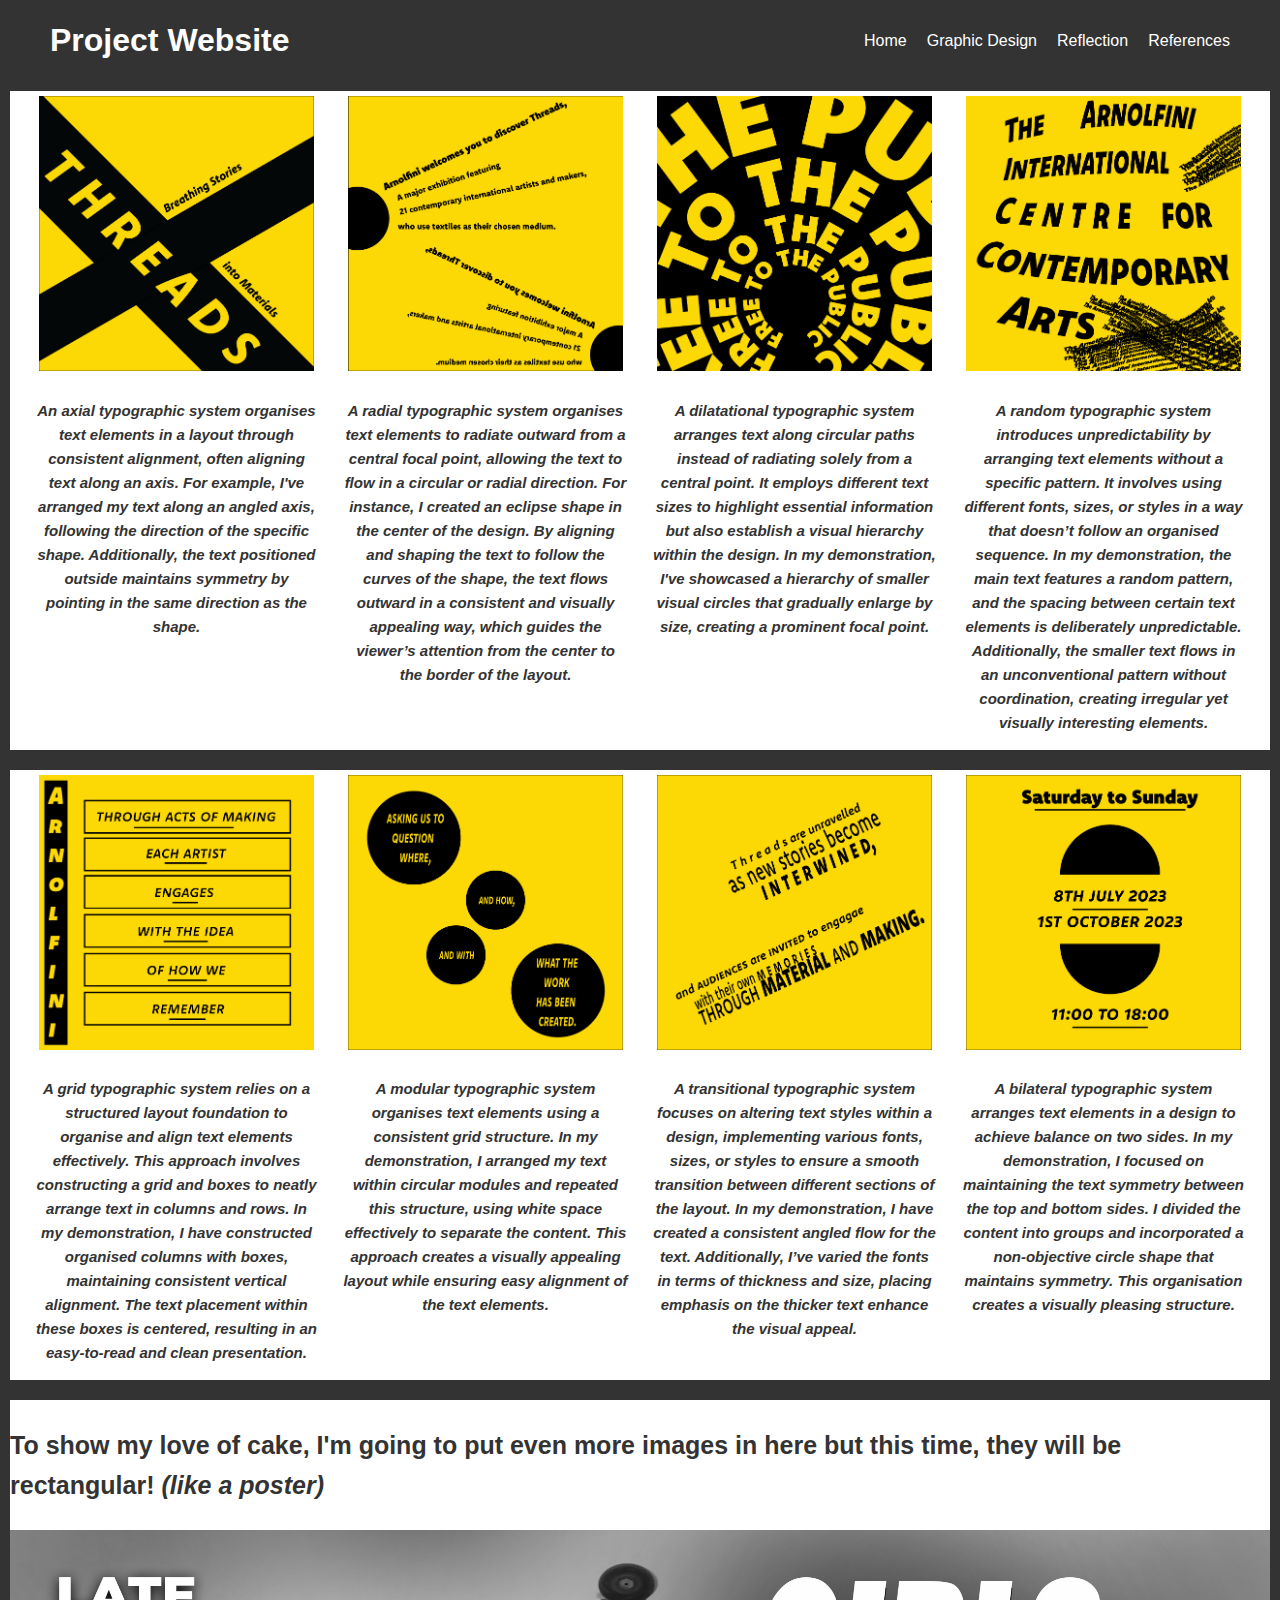
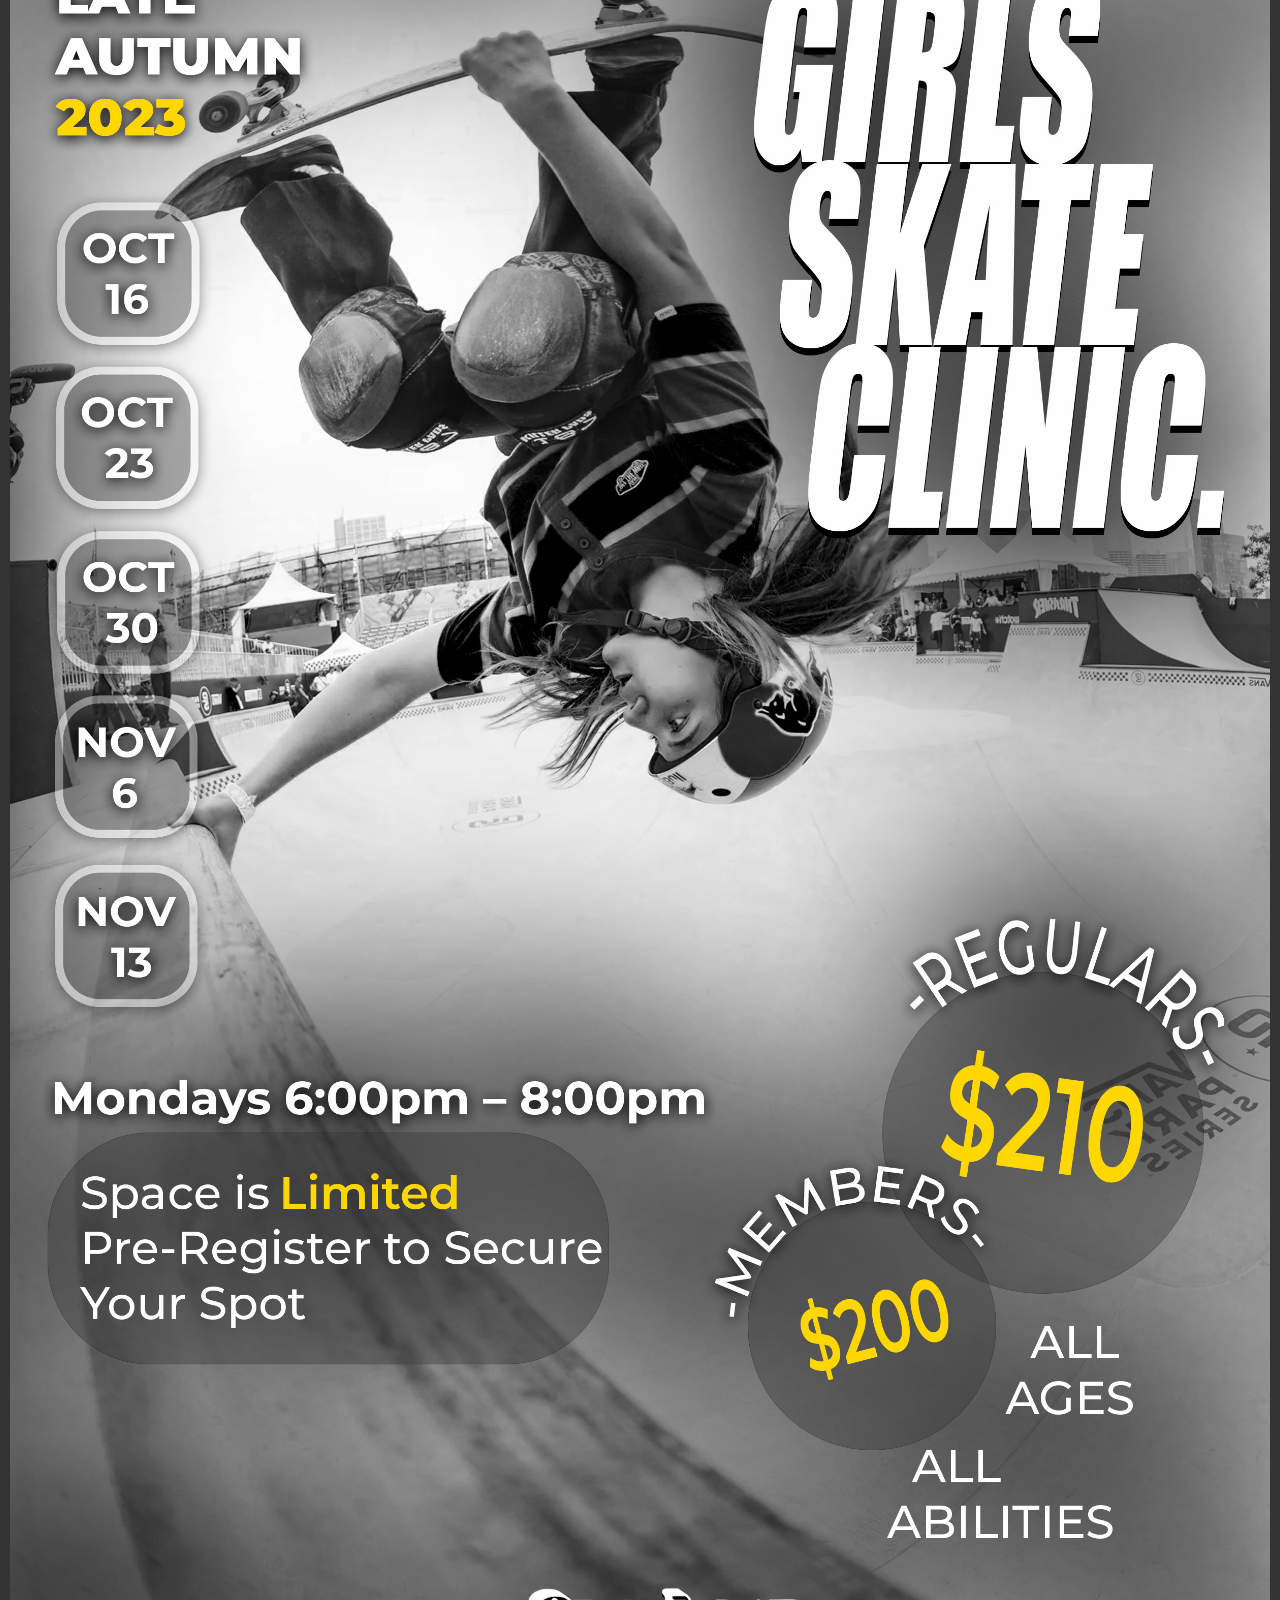
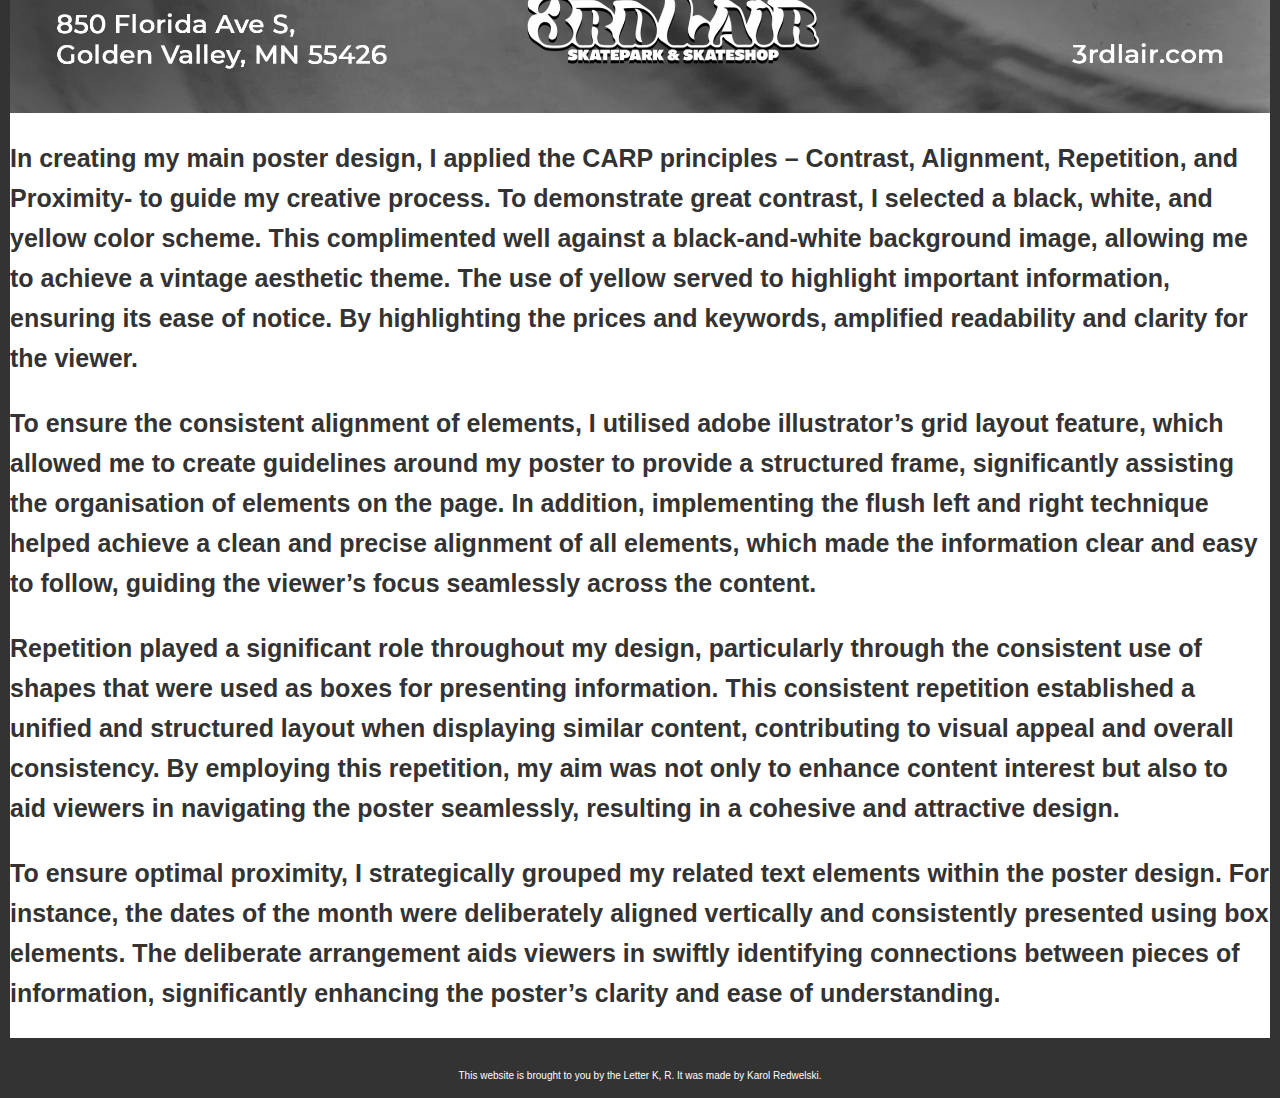
==== graphic.html @ 13902859 "Initial commit" ====
<!DOCTYPE html>
<html lang="en">
<head>
    <meta charset="UTF-8">
    <meta name="viewport" content="width=device-width, initial-scale=1.0">
    <link rel="stylesheet" href="styles.css">
    <title>Karol Redwelski GWDS</title>
</head>
<body>

    <!-- Sticky Nav -->

    <header class="sticky-header">
        <div class="header-content">
          <h1>Project Website</h1>
          <nav>
            <ul>
              <li><a href="index.html">Home</a></li>
              <li><a href="graphic.html">Graphic Design</a></li>
              <li><a href="reflection.html">Reflection</a></li>
              <li><a href="References.txt">References</a></li>
            </ul>
          </nav>
        </div>
      </header>

      <main>

    <!-- Typography -->

        <section class="section-one">
            <div class="container">

                <div class="typography-group">
                    <img class="typo-item" src="Images/Axial.png" alt="a photo of a cupcake">

                    <p class="typo-text caption">An axial typographic system organises text elements in a layout through consistent alignment, often aligning text along an axis. For example, I've arranged my text along an angled axis, following the direction of the specific shape. Additionally, the text positioned outside maintains symmetry by pointing in the same direction as the shape.</p>

                </div>

                <div class="typography-group">

                    <img class="typo-item" src="Images/Radial.png" alt="a photo of an oreo ice cream cake">


                    <p class="typo-text caption">A radial typographic system organises text elements to radiate outward from a central focal point, allowing the text to flow in a circular or radial direction. For instance, I created an eclipse shape in the center of the design. By aligning and shaping the text to follow the curves of the shape, the text flows outward in a consistent and visually appealing way, which guides the viewer’s attention from the center to the border of the layout. 
                    </p>

                </div>

                <div class="typography-group">

                    <img class="typo-item" src="Images/Dilatational.png" alt="a photo of a rainbow cake">

                    <p class="typo-text caption">A dilatational typographic system arranges text along circular paths instead of radiating solely from a central point. It employs different text sizes to highlight essential information but also establish a visual hierarchy within the design. In my demonstration, I've showcased a hierarchy of smaller visual circles that gradually enlarge by size, creating a prominent focal point. </p>

                </div>

                <div class="typography-group">
                    <img class="typo-item" src="Images/Random.png" alt="a photo of a donut">


                    <p class="typo-text caption">A random typographic system introduces unpredictability by arranging text elements without a specific pattern. It involves using different fonts, sizes, or styles in a way that doesn’t follow an organised sequence. In my demonstration, the main text features a random pattern, and the spacing between certain text elements is deliberately unpredictable. Additionally, the smaller text flows in an unconventional pattern without coordination, creating irregular yet visually interesting elements.</p>
                
                       
                </div>
            </div>
        </section>

        <section class="section-one">
            <div class="container">

                <div class="typography-group">
                    <img class="typo-item" src="Images/Grid.png" alt="a photo of a cupcake">

                    <p class="typo-text caption">A grid typographic system relies on a structured layout foundation to organise and align text elements effectively. This approach involves constructing a grid and boxes to neatly arrange text in columns and rows. In my demonstration, I have constructed organised columns with boxes, maintaining consistent vertical alignment. The text placement within these boxes is centered, resulting in an easy-to-read and clean presentation.</p>

                </div>

                <div class="typography-group">

                    <img class="typo-item" src="Images/Modular.png" alt="a photo of an oreo ice cream cake">


                    <p class="typo-text caption">
                        A modular typographic system organises text elements using a consistent grid structure. In my demonstration, I arranged my text within circular modules and repeated this structure, using white space effectively to separate the content. This approach creates a visually appealing layout while ensuring easy alignment of the text elements. 
                        
                    </p>

                </div>

                <div class="typography-group">

                    <img class="typo-item" src="Images/Transitional.png" alt="a photo of a rainbow cake">

                    <p class="typo-text caption">A transitional typographic system focuses on altering text styles within a design, implementing various fonts, sizes, or styles to ensure a smooth transition between different sections of the layout. In my demonstration, I have created a consistent angled flow for the text. Additionally, I’ve varied the fonts in terms of thickness and size, placing emphasis on the thicker text enhance the visual appeal.  </p>

                </div>

                <div class="typography-group">
                    <img class="typo-item" src="Images/bilateral.png" alt="a photo of a donut">


                    <p class="typo-text caption">A bilateral typographic system arranges text elements in a design to achieve balance on two sides. In my demonstration, I focused on maintaining the text symmetry between the top and bottom sides. I divided the content into groups and incorporated a non-objective circle shape that maintains symmetry. This organisation creates a visually pleasing structure.</p>
                
                       
                </div>
            </div>
        </section>

    <!-- Poster -->

        <section class="section-one">



            <p class="typo-text dark center">To show my love of cake, I'm going to put even more images in here but this time,
                they will be rectangular! <em>(like a poster)</em> </p>

            <div class="container-poster">
                <img class="typo-poster-item" src="Images\Poster Design 1 vintage.jpg " alt="a photo of a cupcake">

            </div>

            <p class="typo-text dark center">In creating my main poster design, I applied the CARP principles – Contrast, Alignment, Repetition, and Proximity- to guide my creative process. To demonstrate great contrast, I selected a black, white, and yellow color scheme. This complimented well against a black-and-white background image, allowing me to achieve a vintage aesthetic theme. The use of yellow served to highlight important information, ensuring its ease of notice. By highlighting the prices and keywords, amplified readability and clarity for the viewer.
                
                


                </p>
                <p class="typo-text dark center">
                    To ensure the consistent alignment of elements, I utilised adobe illustrator’s grid layout feature, which allowed me to create guidelines around my poster to provide a structured frame, significantly assisting the organisation of elements on the page. In addition, implementing the flush left and right technique helped achieve a clean and precise alignment of all elements, which made the information clear and easy to follow, guiding the viewer’s focus seamlessly across the content. 
                    
                    </p>
            
                    <p class="typo-text dark center"> Repetition played a significant role throughout my design, particularly through the consistent use of shapes that were used as boxes for presenting information. This consistent repetition established a unified and structured layout when displaying similar content, contributing to visual appeal and overall consistency. By employing this repetition, my aim was not only to enhance content interest but also to aid viewers in navigating the poster seamlessly, resulting in a cohesive and attractive design.

                        <p class="typo-text dark center"> To ensure optimal proximity, I strategically grouped my related text elements within the poster design. For instance, the dates of the month were deliberately aligned vertically and consistently presented using box elements. The deliberate arrangement aids viewers in swiftly identifying connections between pieces of information, significantly enhancing the poster’s clarity and ease of understanding.

        </section>
      </main>

    <footer>
        <p>This website is brought to you by the Letter K, R. It was made by Karol Redwelski.</p>
    </footer>
    
</body>
</html>
---- styles.css ----
/* Reset default margin and padding */
body, h1, h2, h3, ul {
    margin: 0;
    padding: 0;
  }
  
  /* Apply some basic styles */
  body {
    font-family: Arial, sans-serif;
    line-height: 1.6;
  }
  
  .sticky-header {
    position: sticky;
    top: 0;
    background-color: #333;
    color: #fff;
    padding: 15px 0;
    z-index: 1000;
  }
  
  .header-content {
    display: flex;
    justify-content: space-between;
    align-items: center;
    max-width: 2000px;
    margin: 0 auto;
    padding: 0 50px;
  }
  
  h1 {
    margin: 0;
  }
  
  nav ul {
    list-style: none;
    display: flex;
  }
  
  nav ul li {
    margin-right: 20px;
  }
  
  nav ul li:last-child {
    margin-right: 0;
  }
  
  nav ul li a {
    color: #fff;
    text-decoration: none;
  }

  nav ul li a:hover {
    background-color: #333;
    color: #fff;
    text-decoration:underline
  }

  .image-grid {
    display: grid;
    grid-template-columns: repeat(2, 1fr);
    gap: 20px;
    padding: 20px;
  }
  
  .image-container {
    display: flex;
    flex-direction: column;
  }
  
  .image-box {
    margin-bottom: 20px;
    text-align: center;
  }
  
  .image-box img {
    width: 100%;
    height: auto;
  }

  .imageheader-text {
    font-family: Verdana, Geneva, Tahoma, sans-serif;
    color: #333;
    font-weight: bold;
  }
  
  .text-box {
    background-color: #f4f4f4;
    padding: 10px;
    text-align: center;
  }
  
  .text-box h2 {
    margin-bottom: 10px;
  }

  .typo-text {
    font-family: Verdana, Geneva, Tahoma, sans-serif;
    text-align: left;
    color: #333;
    font-size: 25px;
    font-weight: bold;
}

.type-text {
  font-family: Verdana, Geneva, Tahoma, sans-serif;
  text-align: left;
  color: #333;
  font-size: 15px;
  font-weight: bold;
}

.section-one {
    border: 10px solid #333;
}

.caption {
    font-size: 15px;
    font-style: italic;
    text-align: center;
}

.container {
  display:flex;
  justify-content: space-evenly;
  flex-wrap: wrap;
}

.container-poster {
  display:flex;
  flex-direction: column;
}

.typo-item {
    width: 275px;
    height: 275px;
    padding: 5px;

}

.typography-group {
    width: 285px;
}


.section-five {
  background-color: white;
  height: 1400px;

}

.mediacontent {
  font-family: Verdana, Geneva, Tahoma, sans-serif;
  color: rgb(19, 19, 19);
  font-size: 20px;
}

footer {
  background-color: #333;
  height: 30px;
  text-align: center;
  font-family: 'Segoe UI', Tahoma, Geneva,
  Verdana, sans-serif;
  font-size: x-small;
  color: white;
  padding: 10px 0px;
}
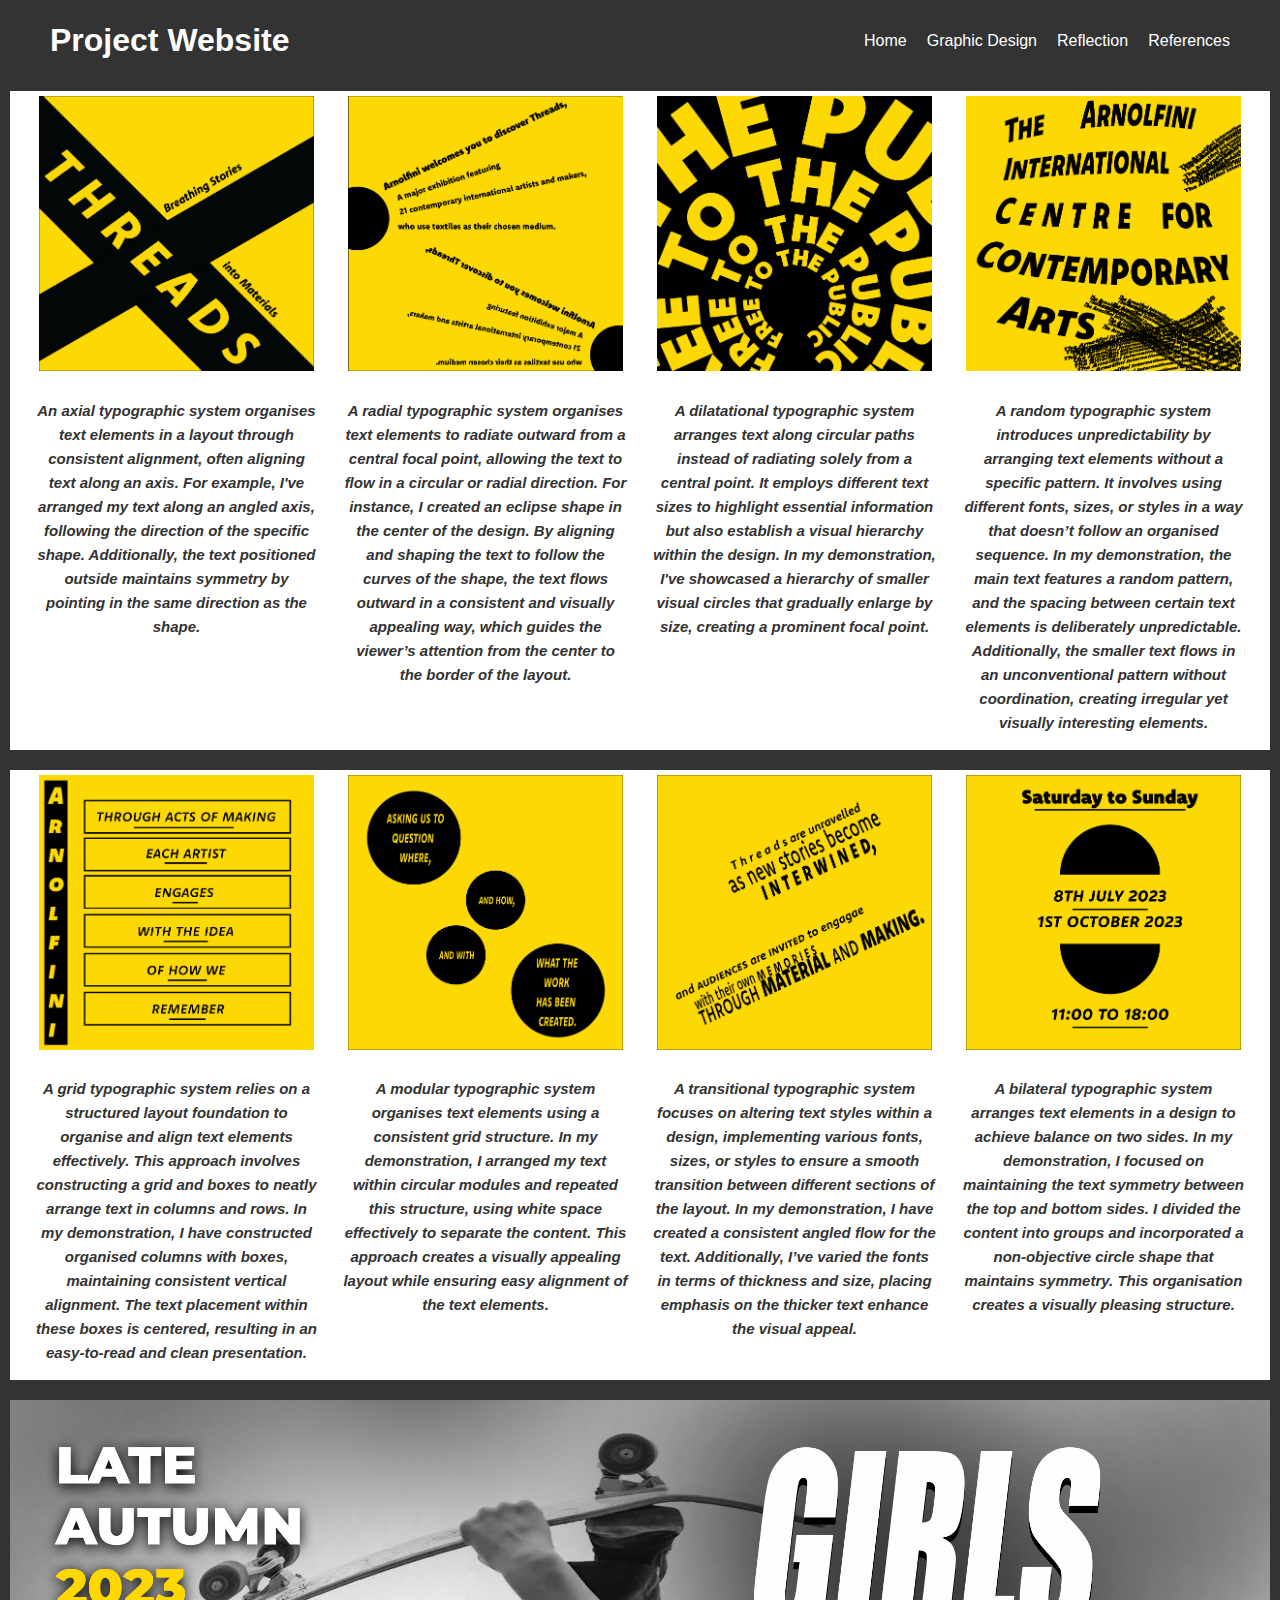
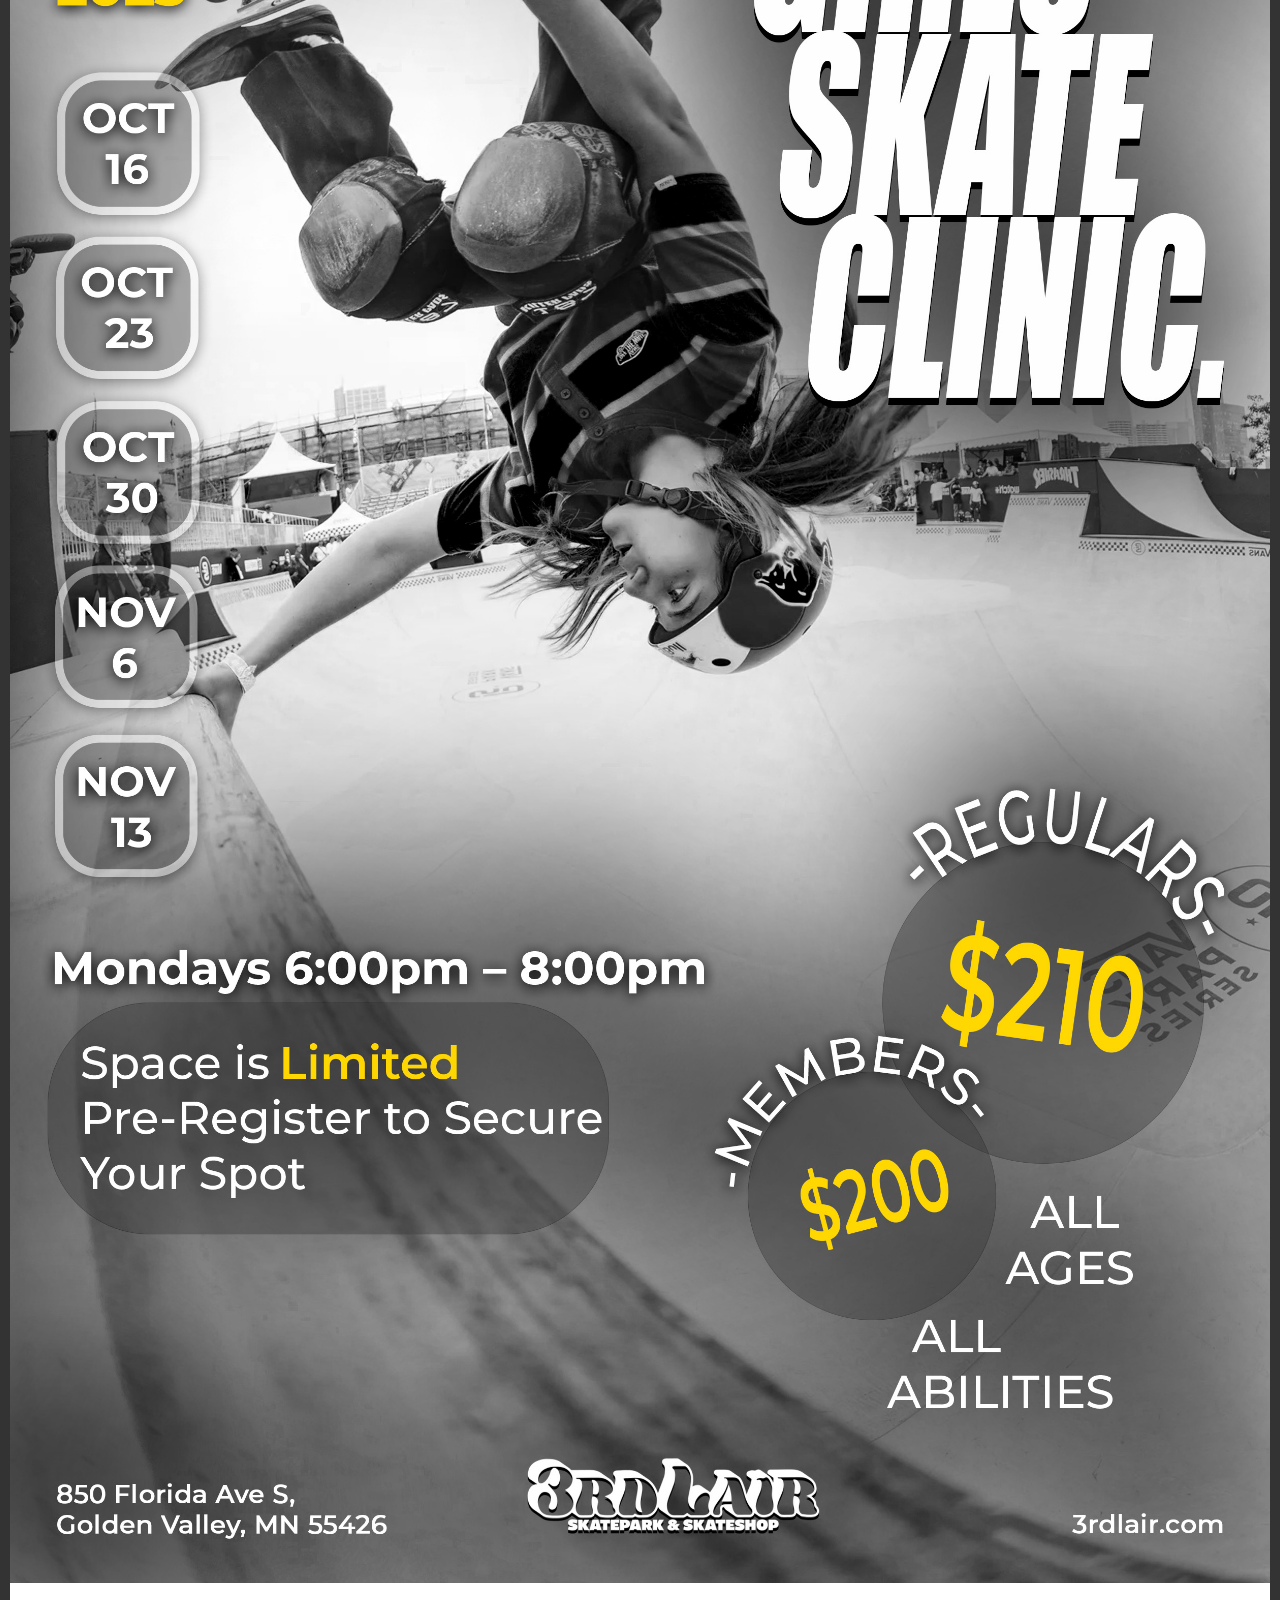
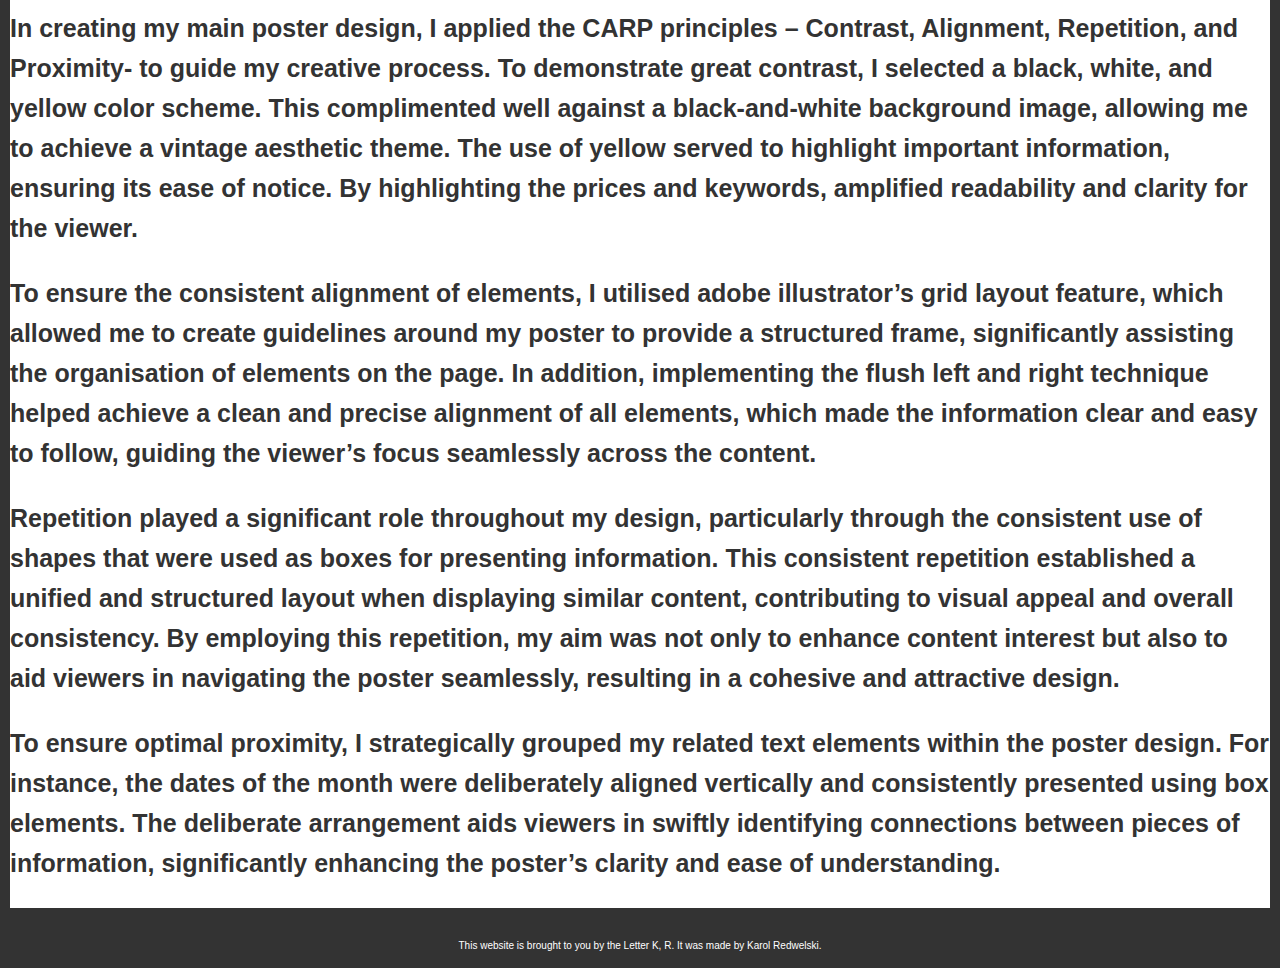
==== commit b1b90571: "Reflection" ====
--- a/graphic.html
+++ b/graphic.html
@@ -114,8 +114,7 @@
 
 
 
-            <p class="typo-text dark center">To show my love of cake, I'm going to put even more images in here but this time,
-                they will be rectangular! <em>(like a poster)</em> </p>
+            
 
             <div class="container-poster">
                 <img class="typo-poster-item" src="Images\Poster Design 1 vintage.jpg " alt="a photo of a cupcake">
